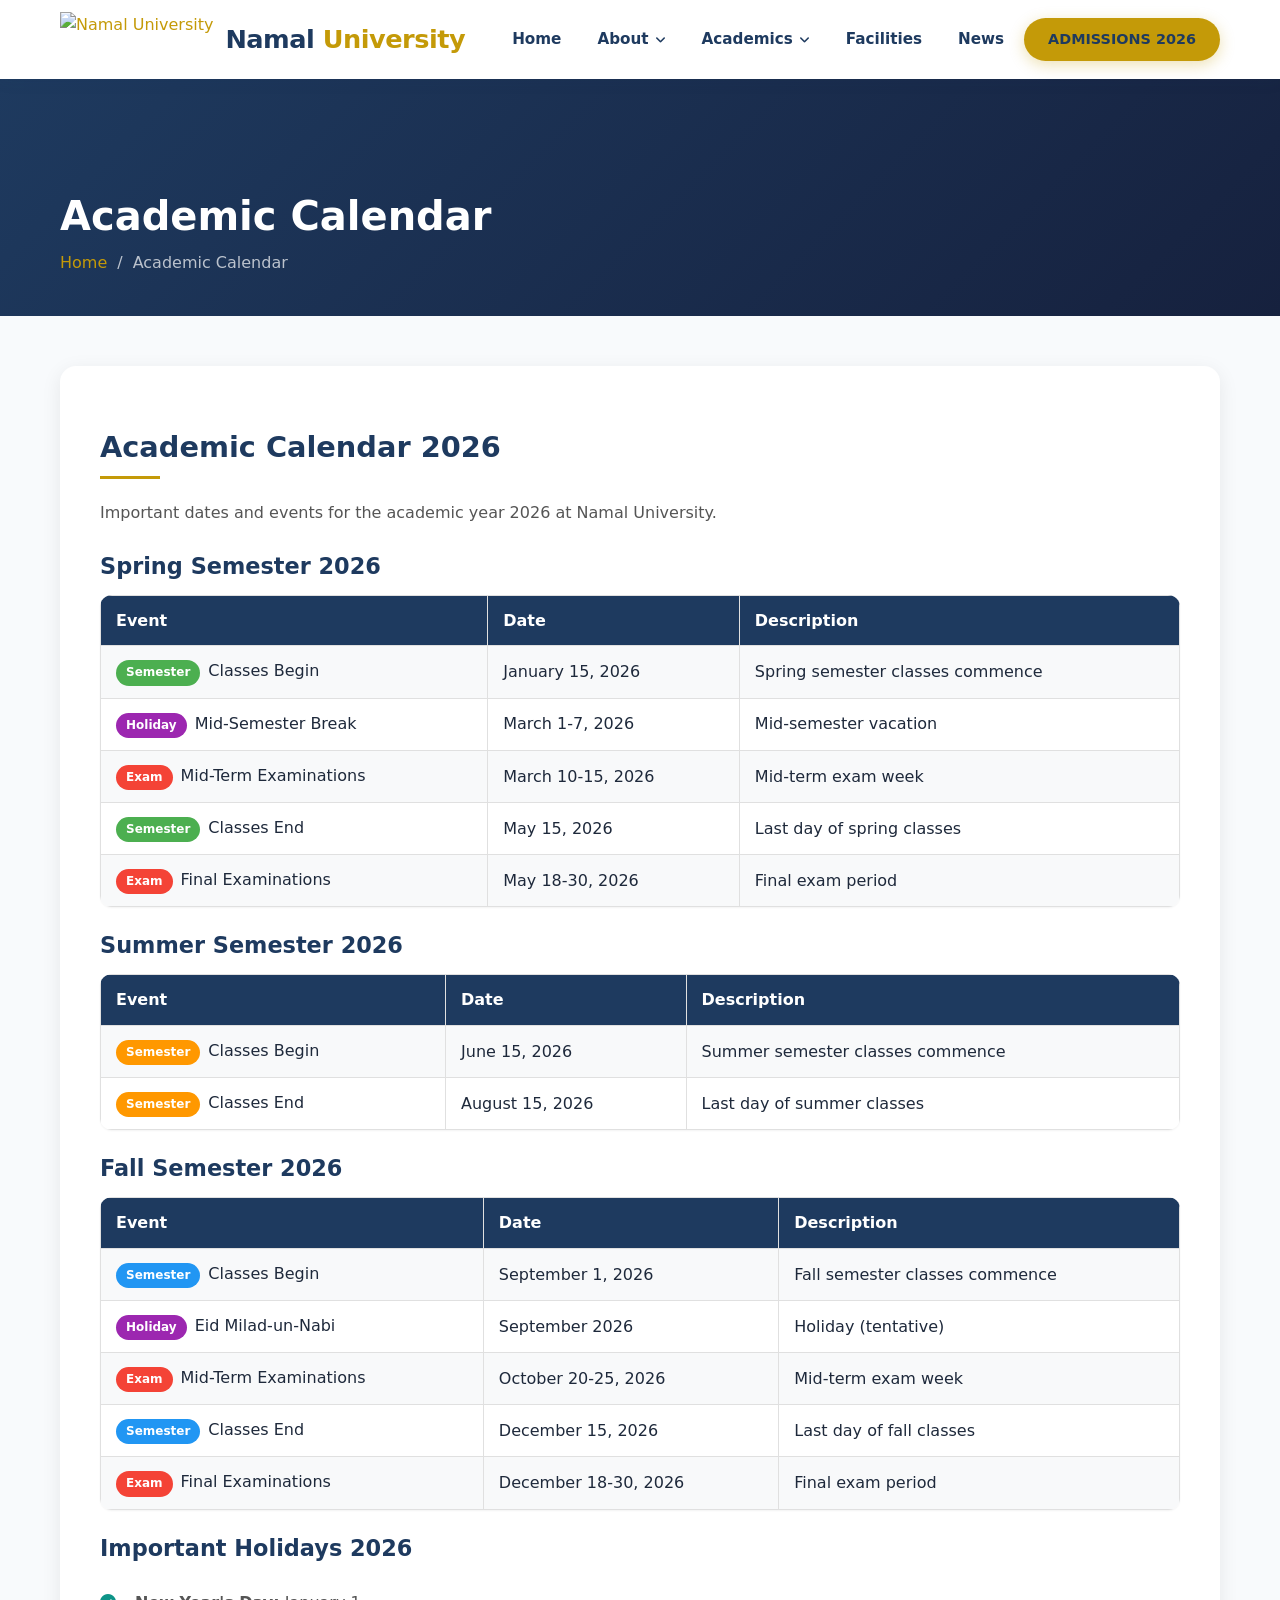
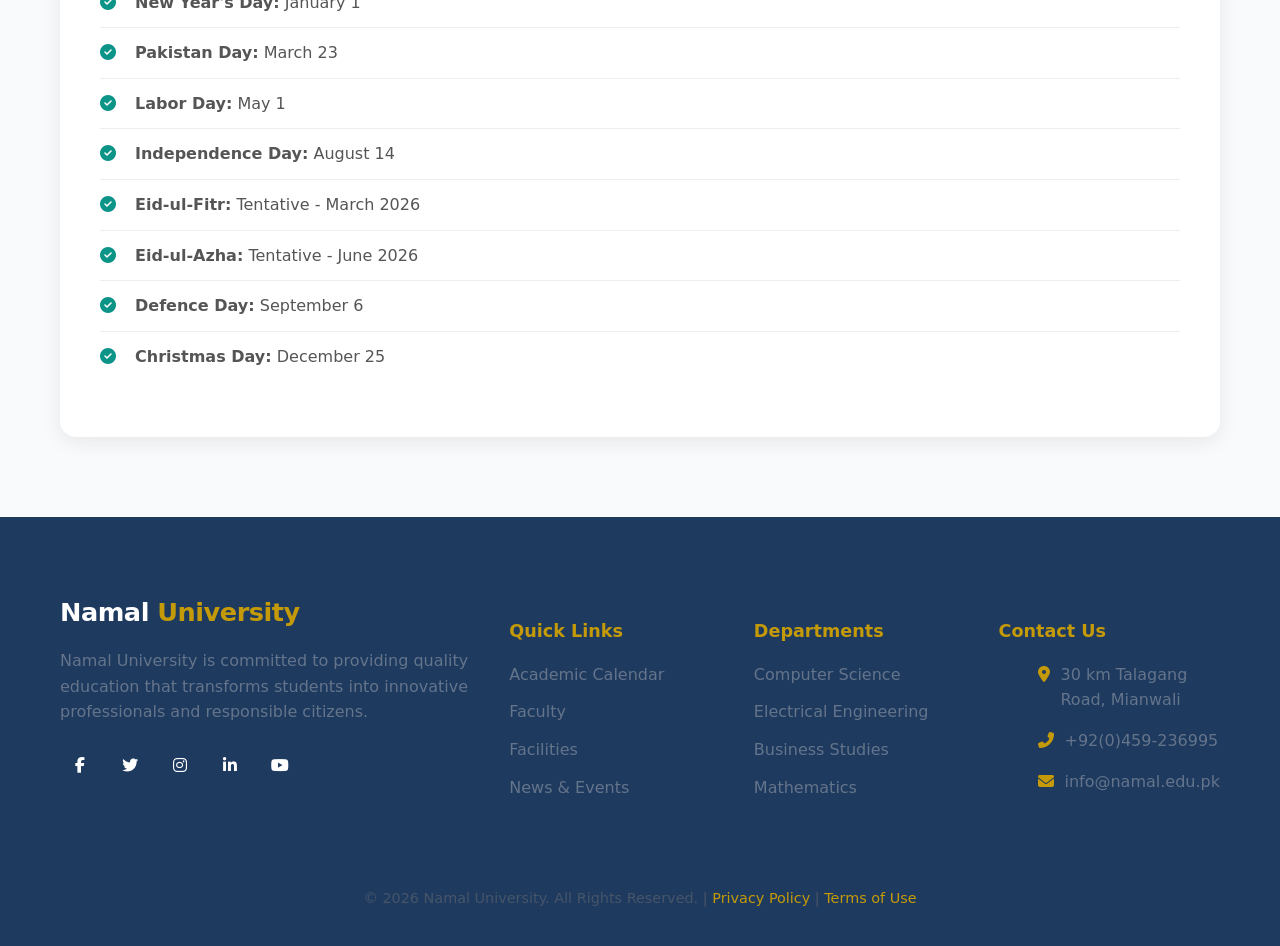
==== academic_calender.html @ fdd2b780 "Namal University website redesign" ====
<!DOCTYPE html>
<html lang="en">
<head>
    <meta charset="UTF-8">
    <meta name="viewport" content="width=device-width, initial-scale=1.0">
    <title>Academic Calendar | Namal University</title>
    <meta name="description" content="Academic calendar for Namal University Mianwali - View important dates, holidays, and examination schedules.">
    <link rel="icon" href="https://namal.edu.pk/uploads/logo22869383.png" type="image/png">
    <link rel="stylesheet" href="https://cdnjs.cloudflare.com/ajax/libs/font-awesome/6.5.2/css/all.min.css">
    <link rel="stylesheet" href="style.css">
    <link href="https://fonts.googleapis.com/css2?family=Poppins:wght@400;500;600;700;800&display=swap" rel="stylesheet">
    <style>
        .inner-page-header { background: linear-gradient(135deg, var(--secondary) 0%, #16213e 100%); padding: 80px 0 40px; position: relative; }
        .inner-page-header::before { content: ''; position: absolute; top: 0; left: 0; right: 0; bottom: 0; background: url('https://namal.edu.pk/assets/img/slider5.jpg') center/cover no-repeat; opacity: 0.25; }
        .inner-page-header .container { position: relative; z-index: 2; }
        .page-title { color: #fff; font-size: 2.5rem; font-weight: 700; margin-bottom: 10px; }
        .breadcrumb { display: flex; gap: 10px; color: rgba(255,255,255,0.7); }
        .breadcrumb a { color: var(--primary); text-decoration: none; }
        .content-card { background: #fff; border-radius: 16px; padding: 40px; box-shadow: 0 5px 20px rgba(0,0,0,0.08); margin-bottom: 30px; }
        .content-card h2 { color: var(--secondary); font-size: 1.8rem; margin-bottom: 20px; }
        .content-card h3 { color: var(--secondary); font-size: 1.4rem; margin: 25px 0 15px; }
        .content-card p { color: #555; line-height: 1.8; margin-bottom: 15px; }
        .calendar-grid { display: grid; gap: 30px; }
        .semester-card { background: #fff; border-radius: 16px; padding: 30px; box-shadow: 0 5px 20px rgba(0,0,0,0.08); }
        .semester-card h3 { color: var(--secondary); font-size: 1.3rem; margin-bottom: 20px; padding-bottom: 10px; border-bottom: 2px solid var(--primary); }
        .calendar-table { width: 100%; border-collapse: collapse; }
        .calendar-table th, .calendar-table td { padding: 12px 15px; border: 1px solid #e0e0e0; text-align: left; }
        .calendar-table th { background: var(--secondary); color: #fff; font-weight: 600; }
        .calendar-table tr:nth-child(even) { background: #f8f9fa; }
        .calendar-table tr:hover { background: #fff8e6; }
        .event-tag { display: inline-block; padding: 3px 10px; border-radius: 15px; font-size: 0.75rem; font-weight: 600; margin-right: 8px; }
        .event-tag.spring { background: #4caf50; color: #fff; }
        .event-tag.summer { background: #ff9800; color: #fff; }
        .event-tag.fall { background: #2196f3; color: #fff; }
        .event-tag.exam { background: #f44336; color: #fff; }
        .event-tag.holiday { background: #9c27b0; color: #fff; }
    </style>
</head>
<body>
    <!-- Main Header -->
    <header class="main-header">
        <div class="container">
            <div class="header-content">
                <a href="homepage.html" class="logo">
                    <img src="https://namal.edu.pk/uploads/logo22869383.png" alt="Namal University">
                    <span class="logo-text">Namal <span>University</span></span>
                </a>
                <button class="menu-toggle"><i class="fas fa-bars"></i></button>
                <ul class="nav-menu">
                    <li><a href="homepage.html">Home</a></li>
                    <li class="dropdown">
                        <a href="#">About <i class="fas fa-angle-down"></i></a>
                        <ul class="dropdown-menu">
                            <li><a href="chairman_message.html">Chairman's Message</a></li>
                            <li><a href="vision_and_mission.html">Vision & Mission</a></li>
                            <li><a href="core_values.html">Core Values</a></li>
                            <li><a href="the_namal_story.html">The Namal Story</a></li>
                        </ul>
                    </li>
                    <li class="dropdown">
                        <a href="#">Academics <i class="fas fa-angle-down"></i></a>
                        <ul class="dropdown-menu">
                            <li><a href="department_of_computer_science.html">Computer Science</a></li>
                            <li><a href="department_of_computer_electrical_engineering.html">Electrical Engineering</a></li>
                            <li><a href="department_of_computer_electrical_business_studies.html">Business Studies</a></li>
                            <li><a href="department_of_computer_electrical_maths.html">Mathematics</a></li>
                            <li><a href="academic_calender.html">Academic Calendar</a></li>
                            <li><a href="faculty.html">Faculty</a></li>
                        </ul>
                    </li>
                    <li><a href="facilities.html">Facilities</a></li>
                    <li><a href="news.html">News</a></li>
                    <li><a href="admission.html" class="btn-cta">ADMISSIONS 2026</a></li>
                </ul>
            </div>
        </div>
    </header>

    <!-- Inner Page Header -->
    <section class="inner-page-header">
        <div class="container">
            <h1 class="page-title">Academic Calendar</h1>
            <div class="breadcrumb">
                <a href="homepage.html">Home</a>
                <span>/</span>
                <span>Academic Calendar</span>
            </div>
        </div>
    </section>

    <!-- Main Content -->
    <section class="section">
        <div class="container">
            <div class="content-card">
                <h2>Academic Calendar 2026</h2>
                <p>Important dates and events for the academic year 2026 at Namal University.</p>
                
                <h3>Spring Semester 2026</h3>
                <table class="calendar-table">
                    <tr>
                        <th>Event</th>
                        <th>Date</th>
                        <th>Description</th>
                    </tr>
                    <tr>
                        <td><span class="event-tag spring">Semester</span>Classes Begin</td>
                        <td>January 15, 2026</td>
                        <td>Spring semester classes commence</td>
                    </tr>
                    <tr>
                        <td><span class="event-tag holiday">Holiday</span>Mid-Semester Break</td>
                        <td>March 1-7, 2026</td>
                        <td>Mid-semester vacation</td>
                    </tr>
                    <tr>
                        <td><span class="event-tag exam">Exam</span>Mid-Term Examinations</td>
                        <td>March 10-15, 2026</td>
                        <td>Mid-term exam week</td>
                    </tr>
                    <tr>
                        <td><span class="event-tag spring">Semester</span>Classes End</td>
                        <td>May 15, 2026</td>
                        <td>Last day of spring classes</td>
                    </tr>
                    <tr>
                        <td><span class="event-tag exam">Exam</span>Final Examinations</td>
                        <td>May 18-30, 2026</td>
                        <td>Final exam period</td>
                    </tr>
                </table>

                <h3>Summer Semester 2026</h3>
                <table class="calendar-table">
                    <tr>
                        <th>Event</th>
                        <th>Date</th>
                        <th>Description</th>
                    </tr>
                    <tr>
                        <td><span class="event-tag summer">Semester</span>Classes Begin</td>
                        <td>June 15, 2026</td>
                        <td>Summer semester classes commence</td>
                    </tr>
                    <tr>
                        <td><span class="event-tag summer">Semester</span>Classes End</td>
                        <td>August 15, 2026</td>
                        <td>Last day of summer classes</td>
                    </tr>
                </table>

                <h3>Fall Semester 2026</h3>
                <table class="calendar-table">
                    <tr>
                        <th>Event</th>
                        <th>Date</th>
                        <th>Description</th>
                    </tr>
                    <tr>
                        <td><span class="event-tag fall">Semester</span>Classes Begin</td>
                        <td>September 1, 2026</td>
                        <td>Fall semester classes commence</td>
                    </tr>
                    <tr>
                        <td><span class="event-tag holiday">Holiday</span>Eid Milad-un-Nabi</td>
                        <td>September 2026</td>
                        <td>Holiday (tentative)</td>
                    </tr>
                    <tr>
                        <td><span class="event-tag exam">Exam</span>Mid-Term Examinations</td>
                        <td>October 20-25, 2026</td>
                        <td>Mid-term exam week</td>
                    </tr>
                    <tr>
                        <td><span class="event-tag fall">Semester</span>Classes End</td>
                        <td>December 15, 2026</td>
                        <td>Last day of fall classes</td>
                    </tr>
                    <tr>
                        <td><span class="event-tag exam">Exam</span>Final Examinations</td>
                        <td>December 18-30, 2026</td>
                        <td>Final exam period</td>
                    </tr>
                </table>

                <h3>Important Holidays 2026</h3>
                <ul>
                    <li><strong>New Year's Day:</strong> January 1</li>
                    <li><strong>Pakistan Day:</strong> March 23</li>
                    <li><strong>Labor Day:</strong> May 1</li>
                    <li><strong>Independence Day:</strong> August 14</li>
                    <li><strong>Eid-ul-Fitr:</strong> Tentative - March 2026</li>
                    <li><strong>Eid-ul-Azha:</strong> Tentative - June 2026</li>
                    <li><strong>Defence Day:</strong> September 6</li>
                    <li><strong>Christmas Day:</strong> December 25</li>
                </ul>
            </div>
        </div>
    </section>

    <!-- Footer -->
    <footer class="footer">
        <div class="container">
            <div class="footer-main">
                <div class="footer-brand">
                    <div class="logo-text">Namal <span>University</span></div>
                    <p>Namal University is committed to providing quality education that transforms students into innovative professionals and responsible citizens.</p>
                    <div class="footer-social">
                        <a href="#"><i class="fab fa-facebook-f"></i></a>
                        <a href="#"><i class="fab fa-twitter"></i></a>
                        <a href="#"><i class="fab fa-instagram"></i></a>
                        <a href="#"><i class="fab fa-linkedin-in"></i></a>
                        <a href="#"><i class="fab fa-youtube"></i></a>
                    </div>
                </div>
                <div class="footer-column">
                    <h4 class="footer-title">Quick Links</h4>
                    <ul class="footer-links">
                        <li><a href="academic_calender.html">Academic Calendar</a></li>
                        <li><a href="faculty.html">Faculty</a></li>
                        <li><a href="facilities.html">Facilities</a></li>
                        <li><a href="news.html">News & Events</a></li>
                    </ul>
                </div>
                <div class="footer-column">
                    <h4 class="footer-title">Departments</h4>
                    <ul class="footer-links">
                        <li><a href="department_of_computer_science.html">Computer Science</a></li>
                        <li><a href="department_of_computer_electrical_engineering.html">Electrical Engineering</a></li>
                        <li><a href="department_of_computer_electrical_business_studies.html">Business Studies</a></li>
                        <li><a href="department_of_computer_electrical_maths.html">Mathematics</a></li>
                    </ul>
                </div>
                <div class="footer-column">
                    <h4 class="footer-title">Contact Us</h4>
                    <ul class="footer-contact">
                        <li><i class="fas fa-map-marker-alt"></i> 30 km Talagang Road, Mianwali</li>
                        <li><i class="fas fa-phone-alt"></i> +92(0)459-236995</li>
                        <li><i class="fas fa-envelope"></i> info@namal.edu.pk</li>
                    </ul>
                </div>
            </div>
        </div>
        <div class="footer-bottom">
            <div class="container">
                <p>&copy; 2026 Namal University. All Rights Reserved. | <a href="#">Privacy Policy</a> | <a href="#">Terms of Use</a></p>
            </div>
        </div>
    </footer>

    <script src="script.js"></script>
</body>
</html>
---- style.css ----
/* =====================================================
   NAMAL UNIVERSITY - REDESIGNED STYLESHEET
   Modern, Clean & User-Friendly Design
   ===================================================== */

/* =====================================================
   NAMAL UNIVERSITY COLOR SYSTEM
   Professional, Accessible & Cohesive Design
   ===================================================== */

:root {
    /* =====================================================
       CORE COLOR PALETTE
       ===================================================== */
    
    /* Primary - Gold/Yellow (Brand Identity) */
    /* #ffb32c - Main brand color representing excellence and warmth */
    --primary: #c49a08;           /* Deeper gold - better for text contrast */
    --primary-light: #e6b800;      /* Brighter gold for hover states */
    --primary-dark: #9a7a06;       /* Darker gold for active states */
    --primary-pale: #f5e6a3;      /* Very light gold for backgrounds */
    
    /* Secondary - Deep Navy (Trust & Professionalism) */
    /* Professional academic color representing stability */
    --secondary: #1e3a5f;         /* Deep navy blue */
    --secondary-light: #2c5282;    /* Lighter navy for hover */
    --secondary-dark: #152a45;     /* Darker navy */
    
    /* Accent - Teal (Innovation & Modernity) */
    /* Represents technology and forward-thinking */
    --accent: #0d9488;           /* Professional teal */
    --accent-light: #14b8a6;      /* Lighter teal for hover */
    --accent-pale: #ccfbf1;       /* Very light teal for backgrounds */
    
    /* Neutrals - Balanced Grays */
    --white: #ffffff;
    --off-white: #f8fafc;
    --light-gray: #f1f5f9;
    --gray-100: #e2e8f0;
    --gray-200: #cbd5e1;
    --gray-300: #94a3b8;
    --gray-400: #64748b;
    --gray-500: #475569;
    --gray-600: #334155;
    --gray-700: #1e293b;
    --gray-800: #0f172a;
    --black: #000000;
    
    /* Semantic Colors */
    --success: #059669;           /* Green - success states */
    --success-light: #d1fae5;
    --danger: #dc2626;            /* Red - error states */
    --danger-light: #fee2e2;
    --warning: #d97706;           /* Amber - warning states */
    --warning-light: #fef3c7;
    --info: #0284c7;             /* Blue - info states */
    --info-light: #e0f2fe;
    
    /* Background Colors */
    --bg-primary: #ffffff;
    --bg-secondary: #f8fafc;
    --bg-dark: #0f172a;
    
    /* Text Colors - High Contrast for Accessibility */
    --text-primary: #1e293b;     /* Near black - excellent contrast */
    --text-secondary: #475569;     /* Dark gray - good contrast */
    --text-muted: #64748b;        /* Medium gray - adequate contrast */
    --text-inverse: #ffffff;      /* White text on dark backgrounds */
    
    /* Border Colors */
    --border-light: #e2e8f0;
    --border-medium: #cbd5e1;
    
    /* Shadows */
    --shadow-sm: 0 1px 2px 0 rgb(0 0 0 / 0.05);
    --shadow: 0 4px 6px -1px rgb(0 0 0 / 0.1), 0 2px 4px -2px rgb(0 0 0 / 0.1);
    --shadow-md: 0 10px 15px -3px rgb(0 0 0 / 0.1), 0 4px 6px -4px rgb(0 0 0 / 0.1);
    --shadow-lg: 0 20px 25px -5px rgb(0 0 0 / 0.1), 0 8px 10px -6px rgb(0 0 0 / 0.1);
    
    /* Spacing & Sizing */
    --transition: all 0.3s cubic-bezier(0.4, 0, 0.2, 1);
    --border-radius: 12px;
    --border-radius-sm: 8px;
    --border-radius-lg: 16px;
    --border-radius-full: 9999px;
}

/* Reset & Base Styles */
*, *::before, *::after {
    box-sizing: border-box;
}

html {
    scroll-behavior: smooth;
    font-size: 16px;
}

body {
    font-family: 'Segoe UI', system-ui, -apple-system, sans-serif;
    color: var(--text-primary);
    background: var(--bg-secondary);
    line-height: 1.6;
    margin: 0;
    padding: 0;
    overflow-x: hidden;
}

/* Typography */
h1, h2, h3, h4, h5, h6 {
    font-weight: 700;
    line-height: 1.2;
    color: var(--secondary);
    margin-bottom: 0.5em;
}

h1 { font-size: 2.5rem; }
h2 { font-size: 2rem; }
h3 { font-size: 1.5rem; }
h4 { font-size: 1.25rem; }
h5 { font-size: 1.125rem; }
h6 { font-size: 1rem; }

p {
    margin-bottom: 1rem;
    color: var(--text-secondary);
}

a {
    color: var(--primary);
    text-decoration: none;
    transition: var(--transition);
}

a:hover {
    color: var(--primary-dark);
}

/* =====================================================
   NAVIGATION & HEADER
   ===================================================== */

/* Top Bar - Hidden by default for cleaner look */
/* .top-bar {
    background: var(--secondary);
    color: var(--white);
    padding: 8px 0;
    font-size: 0.875rem;
} */

.top-bar .container {
    display: flex;
    justify-content: space-between;
    align-items: center;
    flex-wrap: wrap;
    gap: 10px;
}

.top-bar .contact-info {
    display: flex;
    gap: 20px;
    align-items: center;
}

.top-bar .contact-info span {
    display: flex;
    align-items: center;
    gap: 6px;
}

.top-bar .quick-links {
    display: flex;
    gap: 15px;
}

.top-bar .quick-links a {
    color: var(--white);
    opacity: 0.9;
    font-size: 0.85rem;
}

.top-bar .quick-links a:hover {
    opacity: 1;
    color: var(--primary);
}

/* =====================================================
    IMPROVED NAVBAR STYLES
    Modern, Clean & User-Friendly
    ===================================================== */

/* Main Header - Clean & Sticky */
.main-header {
    background: var(--white);
    box-shadow: 0 2px 15px rgba(30, 58, 95, 0.08);
    position: sticky;
    top: 0;
    z-index: 9999;
    transition: all 0.3s ease;
}

.main-header.scrolled {
    box-shadow: 0 4px 20px rgba(30, 58, 95, 0.12);
}

.header-content {
    display: flex;
    align-items: center;
    justify-content: space-between;
    padding: 12px 0;
    max-width: 1400px;
    margin: 0 auto;
    width: 100%;
}

/* Logo */
.logo {
    display: flex;
    align-items: center;
    gap: 12px;
    text-decoration: none;
}

.logo img {
    height: 55px;
    width: auto;
    transition: transform 0.3s ease;
}

.logo:hover img {
    transform: scale(1.02);
}

.logo-text {
    font-size: 1.6rem;
    font-weight: 800;
    color: var(--secondary);
    letter-spacing: -0.5px;
    line-height: 1.2;
}

.logo-text span {
    color: var(--primary);
}

/* Navigation Menu */
.nav-menu {
    display: flex;
    align-items: center;
    gap: 4px;
    list-style: none;
    margin: 0;
    padding: 0;
}

.nav-menu > li {
    position: relative;
}

.nav-menu > li > a {
    display: flex;
    align-items: center;
    gap: 6px;
    padding: 12px 16px;
    color: var(--secondary);
    font-weight: 600;
    font-size: 0.95rem;
    text-decoration: none;
    border-radius: 8px;
    position: relative;
    transition: all 0.25s ease;
}

.nav-menu > li > a:hover {
    color: var(--primary);
    background: rgba(196, 154, 8, 0.08);
}

.nav-menu > li.active > a {
    color: var(--primary);
    background: rgba(196, 154, 8, 0.1);
}

/* Dropdown Arrow */
.nav-menu > li > a .fas {
    font-size: 0.75rem;
    transition: transform 0.3s ease;
}

.nav-menu > li:hover > a .fas {
    transform: rotate(180deg);
}

/* CTA Button */
.btn-cta, .btn-apply {
    background: linear-gradient(135deg, var(--primary) 0%, var(--primary-dark) 100%);
    color: var(--secondary) !important;
    padding: 10px 20px !important;
    border-radius: 25px !important;
    font-weight: 700 !important;
    font-size: 0.9rem !important;
    transition: all 0.3s ease !important;
    box-shadow: 0 4px 15px rgba(196, 154, 8, 0.3);
}

.btn-cta:hover, .btn-apply:hover {
    transform: translateY(-2px);
    box-shadow: 0 6px 20px rgba(196, 154, 8, 0.4);
    background: linear-gradient(135deg, var(--primary-light) 0%, var(--primary) 100%);
}

/* Dropdown Menu */
.nav-menu .dropdown-menu {
    position: absolute;
    top: 100%;
    left: 0;
    min-width: 240px;
    background: var(--white);
    border-radius: 12px;
    box-shadow: 0 10px 40px rgba(30, 58, 95, 0.15);
    opacity: 0;
    visibility: hidden;
    transform: translateY(15px);
    transition: all 0.25s ease;
    padding: 10px 0;
    border: 1px solid var(--gray-100);
    margin-top: 8px;
    list-style: none;
}

.nav-menu .dropdown:hover > .dropdown-menu {
    opacity: 1;
    visibility: visible;
    transform: translateY(0);
}

.dropdown-menu li {
    position: relative;
    list-style: none;
}

.dropdown-menu {
    list-style: none;
}

.dropdown-menu a {
    display: block;
    padding: 12px 22px;
    color: var(--gray-700);
    font-size: 0.92rem;
    font-weight: 500;
    text-decoration: none;
    transition: all 0.25s ease;
    border-left: 3px solid transparent;
}

.dropdown-menu a:hover {
    background: linear-gradient(90deg, rgba(196, 154, 8, 0.08) 0%, transparent 100%);
    color: var(--primary);
    border-left-color: var(--primary);
    padding-left: 28px;
}

/* Menu Toggle (Mobile) */
.menu-toggle {
    display: none;
    background: none;
    border: none;
    font-size: 1.5rem;
    color: var(--secondary);
    cursor: pointer;
    padding: 8px;
    border-radius: 8px;
    transition: all 0.3s ease;
}

.menu-toggle:hover {
    background: var(--gray-100);
    color: var(--primary);
}

/* =====================================================
    IMPROVED CARD STYLES
    Modern, Compact & Elegant
    ===================================================== */

/* Base Card */
.card {
    background: var(--white);
    border-radius: 12px;
    box-shadow: 0 2px 12px rgba(30, 58, 95, 0.06);
    overflow: hidden;
    transition: all 0.3s cubic-bezier(0.4, 0, 0.2, 1);
    border: 1px solid var(--gray-100);
    height: 100%;
    display: flex;
    flex-direction: column;
}

.card:hover {
    transform: translateY(-5px);
    box-shadow: 0 12px 30px rgba(30, 58, 95, 0.12);
    border-color: rgba(196, 154, 8, 0.3);
}

.card-img {
    width: 100%;
    height: 160px;
    object-fit: cover;
    transition: transform 0.4s ease;
}

.card:hover .card-img {
    transform: scale(1.05);
}

.card-body {
    padding: 20px;
    flex: 1;
    display: flex;
    flex-direction: column;
}

.card-title {
    font-size: 1rem;
    font-weight: 700;
    color: var(--secondary);
    margin-bottom: 8px;
    line-height: 1.4;
}

.card-text {
    color: var(--gray-600);
    font-size: 0.85rem;
    line-height: 1.6;
    margin-bottom: 12px;
    flex: 1;
}

.card-link {
    display: inline-flex;
    align-items: center;
    gap: 6px;
    color: var(--primary);
    font-weight: 600;
    font-size: 0.85rem;
    text-decoration: none;
    transition: all 0.25s ease;
}

.card-link:hover {
    gap: 10px;
    color: var(--primary-dark);
}

.card-link i {
    font-size: 0.8rem;
    transition: transform 0.25s ease;
}

.card-link:hover i {
    transform: translateX(4px);
}

/* Card Meta */
.card-meta {
    display: flex;
    align-items: center;
    gap: 16px;
    font-size: 0.85rem;
    color: var(--gray-500);
    margin-top: auto;
    padding-top: 16px;
    border-top: 1px solid var(--gray-100);
}

.card-meta span {
    display: flex;
    align-items: center;
    gap: 6px;
}

.card-meta i {
    color: var(--primary);
}

/* =====================================================
    NEWS CARD - Compact & Beautiful Design
    ===================================================== */
.news-grid {
    display: grid;
    grid-template-columns: repeat(auto-fill, minmax(280px, 1fr));
    gap: 24px;
}

.news-card {
    position: relative;
    background: var(--white);
    border-radius: 12px;
    overflow: hidden;
    transition: all 0.3s ease;
    border: 1px solid var(--gray-100);
    display: flex;
    flex-direction: column;
}

.news-card:hover {
    transform: translateY(-6px);
    box-shadow: 0 20px 40px rgba(30, 58, 95, 0.15);
    border-color: rgba(196, 154, 8, 0.3);
}

.news-card .card-img-wrapper {
    position: relative;
    overflow: hidden;
    flex-shrink: 0;
    height: 160px;
}

.news-card .card-img {
    width: 100%;
    height: 100%;
    object-fit: cover;
    transition: transform 0.5s ease;
}

.news-card:hover .card-img {
    transform: scale(1.08);
}

.news-card .card-date {
    position: absolute;
    top: 12px;
    left: 12px;
    background: var(--primary);
    color: var(--secondary);
    padding: 6px 12px;
    border-radius: 8px;
    font-weight: 700;
    font-size: 0.7rem;
    text-align: center;
    z-index: 2;
    line-height: 1.2;
    box-shadow: 0 2px 8px rgba(196, 154, 8, 0.3);
}

.news-card .card-date span {
    display: block;
    font-size: 1.1rem;
    font-weight: 800;
}

.news-card .card-category {
    position: absolute;
    top: 12px;
    right: 12px;
    background: var(--secondary);
    color: var(--white);
    padding: 5px 10px;
    border-radius: 6px;
    font-size: 0.65rem;
    font-weight: 600;
    text-transform: uppercase;
    letter-spacing: 0.5px;
    z-index: 2;
}

.news-card .card-body {
    padding: 16px;
    flex: 1;
    display: flex;
    flex-direction: column;
}

.news-card .card-title {
    font-size: 1rem;
    font-weight: 700;
    color: var(--secondary);
    margin-bottom: 8px;
    line-height: 1.4;
    display: -webkit-box;
    -webkit-line-clamp: 2;
    -webkit-box-orient: vertical;
    overflow: hidden;
}

.news-card .card-text {
    font-size: 0.85rem;
    color: var(--gray-500);
    line-height: 1.5;
    margin-bottom: 12px;
    flex: 1;
    display: -webkit-box;
    -webkit-line-clamp: 2;
    -webkit-box-orient: vertical;
    overflow: hidden;
}

.news-card .card-link {
    font-size: 0.8rem;
    color: var(--primary);
    font-weight: 600;
    text-decoration: none;
    display: inline-flex;
    align-items: center;
    gap: 6px;
    transition: all 0.2s ease;
    margin-top: auto;
}

.news-card .card-link:hover {
    gap: 10px;
    color: var(--primary-dark);
}

.news-card .card-link i {
    font-size: 0.75rem;
}

/* =====================================================
    DEPARTMENT CARD - Grid Layout
    ===================================================== */
.dept-grid {
    display: grid;
    grid-template-columns: repeat(4, 1fr);
    gap: 24px;
}

@media (max-width: 1024px) {
    .dept-grid {
        grid-template-columns: repeat(2, 1fr);
    }
}

@media (max-width: 576px) {
    .dept-grid {
        grid-template-columns: 1fr;
    }
}

/* Department Card */
.dept-card {
    text-align: center;
    padding: 30px 24px;
    background: var(--white);
    border-radius: 12px;
    border: 1px solid var(--gray-100);
    transition: all 0.3s ease;
    display: flex;
    flex-direction: column;
    align-items: center;
}

.dept-card:hover {
    border-color: var(--primary);
    transform: translateY(-6px);
    box-shadow: 0 15px 35px rgba(30, 58, 95, 0.12);
}

.dept-card .dept-icon {
    width: 70px;
    height: 70px;
    margin: 0 auto 20px;
    background: linear-gradient(135deg, var(--primary) 0%, var(--primary-dark) 100%);
    border-radius: 16px;
    display: flex;
    align-items: center;
    justify-content: center;
    font-size: 1.75rem;
    color: var(--secondary);
    transition: all 0.3s ease;
}

.dept-card:hover .dept-icon {
    transform: scale(1.08);
    box-shadow: 0 8px 20px rgba(196, 154, 8, 0.3);
}

.dept-card h3 {
    font-size: 1.1rem;
    font-weight: 700;
    color: var(--secondary);
    margin-bottom: 10px;
}

.dept-card p {
    font-size: 0.85rem;
    color: var(--gray-600);
    line-height: 1.5;
    margin-bottom: 16px;
    flex: 1;
}

.dept-card .card-link {
    margin-top: auto;
}
    margin-bottom: 12px;
}

.dept-card p {
    font-size: 0.9rem;
    color: var(--gray-600);
    line-height: 1.6;
    margin-bottom: 20px;
}

.dept-card .card-link {
    margin-top: auto;
}

/* Faculty Card */
.faculty-card {
    background: var(--white);
    border-radius: 16px;
    overflow: hidden;
    box-shadow: 0 4px 20px rgba(30, 58, 95, 0.08);
    transition: all 0.35s ease;
    border: 1px solid var(--gray-100);
}

.faculty-card:hover {
    transform: translateY(-8px);
    box-shadow: 0 20px 40px rgba(30, 58, 95, 0.12);
}

.faculty-card img {
    width: 100%;
    height: 220px;
    object-fit: cover;
    transition: transform 0.5s ease;
}

.faculty-card:hover img {
    transform: scale(1.05);
}

.faculty-card .card-body {
    text-align: center;
}

.faculty-card h4 {
    font-size: 1.1rem;
    font-weight: 700;
    color: var(--secondary);
    margin-bottom: 6px;
}

.faculty-card .card-title {
    font-size: 1rem;
}

.faculty-card p {
    color: var(--gray-500);
    font-size: 0.85rem;
    margin-bottom: 12px;
}

/* Feature/Stat Card */
.stat-card, .feature-box {
    padding: 30px;
    background: var(--white);
    border-radius: 16px;
    text-align: center;
    transition: all 0.35s ease;
    border: 1px solid var(--gray-100);
    box-shadow: 0 4px 20px rgba(30, 58, 95, 0.06);
}

.stat-card:hover, .feature-box:hover {
    transform: translateY(-8px);
    box-shadow: 0 20px 40px rgba(30, 58, 95, 0.12);
    border-color: rgba(196, 154, 8, 0.3);
}

/* =====================================================
    MOBILE RESPONSIVE NAVBAR
    ===================================================== */

@media (max-width: 1024px) {
    .menu-toggle {
        display: block;
    }
    
    .nav-menu {
        position: fixed;
        top: 0;
        right: -100%;
        width: 85%;
        max-width: 350px;
        height: 100vh;
        background: var(--white);
        flex-direction: column;
        align-items: flex-start;
        padding: 80px 20px 30px;
        gap: 0;
        box-shadow: -10px 0 40px rgba(30, 58, 95, 0.2);
        transition: right 0.4s cubic-bezier(0.4, 0, 0.2, 1);
        overflow-y: auto;
    }
    
    .nav-menu.active {
        right: 0;
    }
    
    .nav-menu > li {
        width: 100%;
        border-bottom: 1px solid var(--gray-100);
    }
    
    .nav-menu > li:last-child {
        border-bottom: none;
    }
    
    .nav-menu > li > a {
        padding: 16px 0;
        font-size: 1rem;
        width: 100%;
        justify-content: space-between;
    }
    
    .nav-menu > li > a::after {
        display: none;
    }
    
    .nav-menu .dropdown-menu {
        position: static;
        opacity: 1;
        visibility: visible;
        transform: none;
        box-shadow: none;
        padding: 0 0 0 20px;
        border: none;
        background: var(--gray-50);
        margin: 0;
        border-radius: 0 0 12px 12px;
        display: none;
    }
    
    .nav-menu .dropdown-menu.active {
        display: block;
    }
    
    .nav-menu .dropdown-menu a {
        padding: 14px 0;
        font-size: 0.95rem;
    }
    
    .nav-menu .dropdown-menu a:hover {
        padding-left: 28px;
    }
    
    .btn-cta, .btn-apply {
        width: 100%;
        text-align: center;
        margin-top: 10px;
    }
}

/* Nav Overlay */
.nav-overlay {
    display: none;
    position: fixed;
    top: 0;
    left: 0;
    width: 100%;
    height: 100%;
    background: rgba(30, 58, 95, 0.5);
    z-index: 9998;
    opacity: 0;
    transition: opacity 0.3s ease;
}

.nav-overlay.active {
    display: block;
    opacity: 1;
}

/* Mega Menu for Departments */
.mega-menu {
    position: static !important;
}

.mega-menu .dropdown-menu {
    width: 100%;
    left: 0;
    right: 0;
    padding: 25px;
    display: grid;
    grid-template-columns: repeat(4, 1fr);
    gap: 20px;
}

.mega-menu-column h4 {
    font-size: 1rem;
    color: var(--primary);
    margin-bottom: 12px;
    padding-bottom: 8px;
    border-bottom: 2px solid var(--primary);
}

.mega-menu-column ul {
    list-style: none;
    padding: 0;
    margin: 0;
}

.mega-menu-column ul li a {
    padding: 6px 0;
    font-size: 0.9rem;
}

/* CTA Button */
.btn-cta {
    background: var(--primary);
    color: var(--secondary) !important;
    padding: 10px 24px !important;
    border-radius: var(--border-radius-full) !important;
    font-weight: 700 !important;
    animation: glow 2s infinite;
}

.btn-cta::after {
    display: none !important;
}

.btn-cta:hover {
    background: var(--primary-dark) !important;
    transform: translateY(-2px);
}

@keyframes glow {
    0%, 100% { box-shadow: 0 0 5px rgba(198, 154, 8, 0.4); }
    50% { box-shadow: 0 0 20px rgba(198, 154, 8, 0.6); }
}

/* Mobile Menu Toggle */
.menu-toggle {
    display: none;
    background: none;
    border: none;
    font-size: 1.5rem;
    color: var(--secondary);
    cursor: pointer;
    padding: 10px;
}

/* =====================================================
   HERO SECTION
   ===================================================== */

.hero {
    position: relative;
    min-height: 80vh;
    display: flex;
    align-items: center;
    background: linear-gradient(135deg, var(--secondary) 0%, var(--secondary-dark) 100%);
    overflow: hidden;
}

.hero::before {
    content: '';
    position: absolute;
    top: 0;
    left: 0;
    right: 0;
    bottom: 0;
    background: url('https://namal.edu.pk/assets/img/slider5.jpg') center/cover no-repeat;
    opacity: 0.3;
}

.hero::after {
    content: '';
    position: absolute;
    bottom: 0;
    left: 0;
    right: 0;
    height: 100px;
    background: linear-gradient(to top, var(--gray-100), transparent);
}

.hero-content {
    position: relative;
    z-index: 2;
    color: var(--white);
    max-width: 700px;
}

.hero-badge {
    display: inline-block;
    background: var(--primary);
    color: var(--dark);
    padding: 8px 20px;
    border-radius: 30px;
    font-weight: 700;
    font-size: 0.9rem;
    margin-bottom: 20px;
    animation: pulse 2s infinite;
}

@keyframes pulse {
    0%, 100% { transform: scale(1); }
    50% { transform: scale(1.05); }
}

.hero h1 {
    font-size: 3.5rem;
    color: var(--white);
    margin-bottom: 20px;
    text-shadow: 2px 2px 4px rgba(0,0,0,0.3);
}

.hero p {
    font-size: 1.25rem;
    color: rgba(255,255,255,0.9);
    margin-bottom: 30px;
}

.hero-buttons {
    display: flex;
    gap: 15px;
    flex-wrap: wrap;
}

/* Buttons */
.btn {
    display: inline-flex;
    align-items: center;
    gap: 8px;
    padding: 14px 28px;
    border-radius: var(--border-radius-sm);
    font-weight: 600;
    font-size: 1rem;
    cursor: pointer;
    transition: var(--transition);
    border: none;
    text-decoration: none;
}

.btn-primary {
    background: var(--primary);
    color: var(--secondary);
    font-weight: 600;
}

.btn-primary:hover {
    background: var(--primary-dark);
    transform: translateY(-2px);
    box-shadow: var(--shadow-md);
}

.btn-outline {
    background: transparent;
    border: 2px solid var(--white);
    color: var(--white);
}

.btn-outline:hover {
    background: var(--white);
    color: var(--dark);
}

/* =====================================================
   SECTIONS
   ===================================================== */

.section {
    padding: 50px 0;
}

.section-title {
    text-align: center;
    margin-bottom: 35px;
}

.section-title h2 {
    font-size: 1.8rem;
    position: relative;
    display: inline-block;
    padding-bottom: 12px;
}

.section-title h2::after {
    content: '';
    position: absolute;
    bottom: 0;
    left: 50%;
    transform: translateX(-50%);
    width: 60px;
    height: 3px;
    background: var(--primary);
    border-radius: 2px;
}

.section-title p {
    font-size: 0.95rem;
    color: var(--gray-600);
    max-width: 500px;
    margin: 10px auto 0;
}

.section-light {
    background: var(--white);
}

.section-light-alt {
    background: var(--gray-100);
}

.section-dark {
    background: var(--secondary);
    color: var(--white);
}

.section-dark h2,
.section-dark p {
    color: var(--white);
}

/* =====================================================
   CARDS & COMPONENTS
   ===================================================== */

.card {
    background: var(--white);
    border-radius: var(--border-radius);
    box-shadow: var(--shadow-sm);
    overflow: hidden;
    transition: var(--transition);
    border: 1px solid var(--gray-200);
}

.card:hover {
    transform: translateY(-5px);
    box-shadow: var(--shadow-lg);
}

.card-img {
    width: 100%;
    height: 220px;
    object-fit: cover;
}

.card-body {
    padding: 25px;
}

.card-title {
    font-size: 1.25rem;
    margin-bottom: 12px;
    color: var(--secondary);
}

.card-text {
    color: var(--gray-600);
    font-size: 0.95rem;
    margin-bottom: 15px;
}

.card-meta {
    display: flex;
    align-items: center;
    gap: 15px;
    font-size: 0.85rem;
    color: var(--gray-500);
    margin-top: 15px;
}

.card-meta span {
    display: flex;
    align-items: center;
    gap: 5px;
}

/* Department Card */
.dept-card {
    text-align: center;
    padding: 40px 25px;
    background: var(--white);
    border-radius: var(--border-radius);
    border: 2px solid transparent;
    transition: var(--transition);
}

.dept-card:hover {
    border-color: var(--primary);
    background: linear-gradient(135deg, var(--white) 0%, var(--gray-100) 100%);
}

.dept-card .dept-icon {
    width: 80px;
    height: 80px;
    margin: 0 auto 20px;
    background: linear-gradient(135deg, var(--primary) 0%, var(--primary-dark) 100%);
    border-radius: 50%;
    display: flex;
    align-items: center;
    justify-content: center;
    font-size: 2rem;
    color: var(--dark);
}

.dept-card h3 {
    font-size: 1.25rem;
    margin-bottom: 10px;
}

.dept-card p {
    font-size: 0.9rem;
    margin-bottom: 15px;
}

/* Feature Box */
.feature-box {
    padding: 30px;
    background: var(--white);
    border-radius: var(--border-radius);
    text-align: center;
    transition: var(--transition);
}

.feature-box:hover {
    transform: translateY(-5px);
}

.feature-box .feature-icon {
    width: 70px;
    height: 70px;
    margin: 0 auto 20px;
    background: var(--gray-100);
    border-radius: 50%;
    display: flex;
    align-items: center;
    justify-content: center;
    font-size: 1.75rem;
    color: var(--primary);
}

.feature-box h4 {
    margin-bottom: 10px;
}

/* Stats Section */
.stats-section {
    background: linear-gradient(135deg, var(--secondary) 0%, var(--dark) 100%);
    padding: 60px 0;
}

.stats-grid {
    display: grid;
    grid-template-columns: repeat(4, 1fr);
    gap: 30px;
    text-align: center;
}

.stat-item {
    color: var(--white);
}

.stat-number {
    font-size: 3rem;
    font-weight: 800;
    color: var(--primary);
    display: block;
    margin-bottom: 5px;
}

.stat-label {
    font-size: 1rem;
    opacity: 0.9;
}

/* =====================================================
   PAGES LAYOUT
   ===================================================== */

/* Page Header */
.page-header {
    background: linear-gradient(135deg, var(--secondary) 0%, var(--dark) 100%);
    padding: 60px 0;
    color: var(--white);
    position: relative;
}

.page-header::before {
    content: '';
    position: absolute;
    top: 0;
    left: 0;
    right: 0;
    bottom: 0;
    background: url('https://namal.edu.pk/uploads/logo22869383.png') center/contain no-repeat;
    opacity: 0.1;
}

.page-header h1 {
    color: var(--white);
    font-size: 2.5rem;
    margin-bottom: 10px;
}

.breadcrumb-nav {
    display: flex;
    align-items: center;
    gap: 10px;
    font-size: 0.9rem;
}

.breadcrumb-nav a {
    color: var(--primary);
}

.breadcrumb-nav span {
    color: rgba(255,255,255,0.7);
}

/* Sidebar Layout */
.page-content {
    padding: 50px 0;
}

.sidebar-layout {
    display: grid;
    grid-template-columns: 280px 1fr;
    gap: 40px;
}

.sidebar {
    background: var(--white);
    border-radius: var(--border-radius);
    padding: 30px;
    box-shadow: var(--shadow-sm);
    position: sticky;
    top: 100px;
    height: fit-content;
}

.sidebar-title {
    font-size: 1.25rem;
    margin-bottom: 20px;
    padding-bottom: 15px;
    border-bottom: 3px solid var(--primary);
}

.sidebar-menu {
    list-style: none;
    padding: 0;
    margin: 0;
}

.sidebar-menu li {
    margin-bottom: 8px;
}

.sidebar-menu a {
    display: block;
    padding: 12px 15px;
    border-radius: var(--border-radius-sm);
    color: var(--gray-700);
    font-weight: 500;
    transition: var(--transition);
}

.sidebar-menu a:hover,
.sidebar-menu a.active {
    background: var(--primary);
    color: var(--dark);
    font-weight: 600;
}

.main-content h1 {
    margin-bottom: 20px;
}

.main-content h2 {
    margin-top: 30px;
    margin-bottom: 15px;
}

.main-content p {
    margin-bottom: 15px;
    text-align: justify;
}

/* =====================================================
   FOOTER
   ===================================================== */

.footer {
    background: var(--secondary);
    color: var(--white);
    padding-top: 80px;
}

.footer-main {
    display: grid;
    grid-template-columns: 2fr 1fr 1fr 1fr;
    gap: 40px;
    padding-bottom: 40px;
}

.footer-brand .logo-text {
    color: var(--white);
    margin-bottom: 20px;
}

.footer-brand p {
    color: var(--gray-400);
    margin-bottom: 20px;
}

.footer-social {
    display: flex;
    gap: 10px;
}

.footer-social a {
    width: 40px;
    height: 40px;
    border-radius: 50%;
    background: var(--secondary);
    display: flex;
    align-items: center;
    justify-content: center;
    color: var(--white);
    transition: var(--transition);
}

.footer-social a:hover {
    background: var(--primary);
    color: var(--dark);
}

.footer-title {
    font-size: 1.1rem;
    margin-bottom: 20px;
    color: var(--primary);
}

.footer-links {
    list-style: none;
    padding: 0;
    margin: 0;
}

.footer-links li {
    margin-bottom: 12px;
}

.footer-links a {
    color: var(--gray-400);
    transition: var(--transition);
}

.footer-links a:hover {
    color: var(--primary);
    padding-left: 5px;
}

.footer-contact li {
    display: flex;
    align-items: start;
    gap: 10px;
    margin-bottom: 15px;
    color: var(--gray-400);
}

.footer-contact i {
    color: var(--primary);
    margin-top: 4px;
}

.footer-bottom {
    background: var(--secondary);
    padding: 20px 0;
    text-align: center;
    color: var(--gray-400);
    font-size: 0.9rem;
}

.footer-bottom a {
    color: var(--primary);
}

/* =====================================================
    GRID SYSTEM - Compact Cards
    ===================================================== */

.row {
    display: flex;
    flex-wrap: wrap;
    margin: 0 -10px;
}

.row > [class*="col-"] {
    padding: 0 10px;
    margin-bottom: 20px;
}

.col-lg-3 { flex: 0 0 25%; max-width: 25%; }
.col-lg-4 { flex: 0 0 33.333%; max-width: 33.333%; }
.col-lg-6 { flex: 0 0 50%; max-width: 50%; }
.col-lg-12 { flex: 0 0 100%; max-width: 100%; }

.col-md-6 { flex: 0 0 50%; max-width: 50%; }
.col-md-4 { flex: 0 0 33.333%; max-width: 33.333%; }

.col-sm-6 { flex: 0 0 50%; max-width: 50%; }
.col-12 { flex: 0 0 100%; max-width: 100%; }

@media (max-width: 991px) {
    .col-lg-3 { flex: 0 0 50%; max-width: 50%; }
    .col-lg-4 { flex: 0 0 50%; max-width: 50%; }
    .col-lg-6 { flex: 0 0 100%; max-width: 100%; }
}

@media (max-width: 767px) {
    .row { margin: 0 -5px; }
    .row > [class*="col-"] { padding: 0 5px; margin-bottom: 15px; }
    .col-lg-3, .col-lg-4, .col-lg-6, .col-md-6 { flex: 0 0 100%; max-width: 100%; }
}

/* =====================================================
   UTILITIES
   ===================================================== */

.container {
    width: 100%;
    max-width: 1200px;
    margin: 0 auto;
    padding: 0 20px;
}

.text-center { text-align: center; }
.text-left { text-align: left; }
.text-right { text-align: right; }

.mt-1 { margin-top: 0.5rem; }
.mt-2 { margin-top: 1rem; }
.mt-3 { margin-top: 1.5rem; }
.mt-4 { margin-top: 2rem; }
.mt-5 { margin-top: 3rem; }

.mb-1 { margin-bottom: 0.5rem; }
.mb-2 { margin-bottom: 1rem; }
.mb-3 { margin-bottom: 1.5rem; }
.mb-4 { margin-bottom: 2rem; }
.mb-5 { margin-bottom: 3rem; }

.py-1 { padding-top: 0.5rem; padding-bottom: 0.5rem; }
.py-2 { padding-top: 1rem; padding-bottom: 1rem; }
.py-3 { padding-top: 1.5rem; padding-bottom: 1.5rem; }
.py-4 { padding-top: 2rem; padding-bottom: 2rem; }
.py-5 { padding-top: 3rem; padding-bottom: 3rem; }

/* =====================================================
   ANIMATIONS
   ===================================================== */

.fade-in {
    animation: fadeIn 0.5s ease-in;
}

@keyframes fadeIn {
    from { opacity: 0; transform: translateY(20px); }
    to { opacity: 1; transform: translateY(0); }
}

.slide-up {
    animation: slideUp 0.5s ease-out;
}

@keyframes slideUp {
    from { transform: translateY(30px); opacity: 0; }
    to { transform: translateY(0); opacity: 1; }
}

/* =====================================================
   RESPONSIVE DESIGN
   ===================================================== */

@media (max-width: 1024px) {
    .mega-menu .dropdown-menu {
        grid-template-columns: repeat(2, 1fr);
    }
    
    .stats-grid {
        grid-template-columns: repeat(2, 1fr);
    }
    
    .footer-main {
        grid-template-columns: repeat(2, 1fr);
    }
}

@media (max-width: 768px) {
    .top-bar .contact-info {
        display: none;
    }
    
    .nav-menu {
        display: none;
        position: absolute;
        top: 100%;
        left: 0;
        right: 0;
        background: var(--white);
        flex-direction: column;
        padding: 20px;
        box-shadow: var(--shadow);
    }
    
    .nav-menu.active {
        display: flex;
    }
    
    .menu-toggle {
        display: block;
    }
    
    .hero h1 {
        font-size: 2.5rem;
    }
    
    .hero-buttons {
        flex-direction: column;
    }
    
    .sidebar-layout {
        grid-template-columns: 1fr;
    }
    
    .sidebar {
        position: static;
    }
    
    .footer-main {
        grid-template-columns: 1fr;
    }
}

@media (max-width: 480px) {
    html {
        font-size: 14px;
    }
    
    h1 { font-size: 2rem; }
    h2 { font-size: 1.75rem; }
    h3 { font-size: 1.25rem; }
    
    .section {
        padding: 50px 0;
    }
    
    .stats-grid {
        grid-template-columns: 1fr;
    }
    
    .stat-number {
        font-size: 2rem;
    }
}

/* =====================================================
   INTERACTIVE ELEMENTS
   ===================================================== */

.btn-back-to-top {
    position: fixed;
    bottom: 30px;
    right: 30px;
    width: 50px;
    height: 50px;
    background: var(--primary);
    color: var(--dark);
    border-radius: 50%;
    display: flex;
    align-items: center;
    justify-content: center;
    font-size: 1.25rem;
    cursor: pointer;
    opacity: 0;
    visibility: hidden;
    transition: var(--transition);
    z-index: 999;
    box-shadow: var(--shadow);
}

.btn-back-to-top.visible {
    opacity: 1;
    visibility: visible;
}

.btn-back-to-top:hover {
    transform: translateY(-3px);
    background: var(--primary-dark);
}

/* Form Elements */
.form-group {
    margin-bottom: 20px;
}

.form-control {
    width: 100%;
    padding: 12px 16px;
    border: 2px solid var(--gray-300);
    border-radius: var(--border-radius-sm);
    font-size: 1rem;
    transition: var(--transition);
    background: var(--white);
}

.form-control:focus {
    outline: none;
    border-color: var(--primary);
    box-shadow: 0 0 0 3px rgba(255, 179, 44, 0.2);
}

/* Tabs */
.tabs {
    display: flex;
    border-bottom: 2px solid var(--gray-200);
    margin-bottom: 30px;
}

.tab-btn {
    padding: 15px 25px;
    background: none;
    border: none;
    font-size: 1rem;
    font-weight: 600;
    color: var(--gray-600);
    cursor: pointer;
    position: relative;
    transition: var(--transition);
}

.tab-btn::after {
    content: '';
    position: absolute;
    bottom: -2px;
    left: 0;
    width: 100%;
    height: 3px;
    background: var(--primary);
    transform: scaleX(0);
    transition: transform 0.3s ease;
}

.tab-btn.active,
.tab-btn:hover {
    color: var(--primary);
}

.tab-btn.active::after {
    transform: scaleX(1);
}

.tab-content {
    display: none;
}

.tab-content.active {
    display: block;
    animation: fadeIn 0.3s ease;
}

/* =====================================================
   ACCORDION
   ===================================================== */

.accordion {
    border: 1px solid var(--gray-200);
    border-radius: var(--border-radius);
    overflow: hidden;
}

.accordion-item {
    border-bottom: 1px solid var(--gray-200);
}

.accordion-item:last-child {
    border-bottom: none;
}

.accordion-header {
    background: var(--white);
    padding: 20px;
    cursor: pointer;
    display: flex;
    justify-content: space-between;
    align-items: center;
    transition: var(--transition);
}

.accordion-header:hover {
    background: var(--gray-100);
}

.accordion-header h4 {
    margin: 0;
    font-size: 1rem;
}

.accordion-icon {
    font-size: 1.25rem;
    transition: transform 0.3s ease;
}

.accordion-item.active .accordion-icon {
    transform: rotate(180deg);
}

.accordion-body {
    padding: 0 20px 20px;
    display: none;
    background: var(--gray-100);
}

.accordion-item.active .accordion-body {
    display: block;
}

/* =====================================================
   GALLERY
   ===================================================== */

.gallery-grid {
    display: grid;
    grid-template-columns: repeat(4, 1fr);
    gap: 15px;
}

.gallery-item {
    position: relative;
    overflow: hidden;
    border-radius: var(--border-radius-sm);
    aspect-ratio: 1;
}

.gallery-item img {
    width: 100%;
    height: 100%;
    object-fit: cover;
    transition: transform 0.5s ease;
}

.gallery-item:hover img {
    transform: scale(1.1);
}

.gallery-overlay {
    position: absolute;
    inset: 0;
    background: rgba(0,0,0,0.5);
    display: flex;
    align-items: center;
    justify-content: center;
    opacity: 0;
    transition: var(--transition);
}

.gallery-item:hover .gallery-overlay {
    opacity: 1;
}

/* =====================================================
   TABLE STYLES
   ===================================================== */

.table-responsive {
    overflow-x: auto;
}

table {
    width: 100%;
    border-collapse: collapse;
    background: var(--white);
    border-radius: var(--border-radius);
    overflow: hidden;
    box-shadow: var(--shadow-sm);
}

thead {
    background: var(--secondary);
    color: var(--white);
}

th, td {
    padding: 15px;
    text-align: left;
    border-bottom: 1px solid var(--gray-200);
}

tbody tr:hover {
    background: var(--gray-100);
}

/* =====================================================
   PROGRESS BARS
   ===================================================== */

.progress {
    height: 10px;
    background: var(--gray-200);
    border-radius: 5px;
    overflow: hidden;
}

.progress-bar {
    height: 100%;
    background: linear-gradient(90deg, var(--primary), var(--primary-dark));
    border-radius: 5px;
    transition: width 1s ease;
}

/* =====================================================
   BADGES & TAGS
   ===================================================== */

.badge {
    display: inline-block;
    padding: 5px 12px;
    border-radius: 20px;
    font-size: 0.8rem;
    font-weight: 600;
}

.badge-primary {
    background: var(--primary);
    color: var(--dark);
}

.badge-secondary {
    background: var(--secondary);
    color: var(--white);
}

.badge-success {
    background: var(--success);
    color: var(--white);
}

.badge-danger {
    background: var(--danger);
    color: var(--white);
}

/* =====================================================
   PAGINATION
   ===================================================== */

.pagination {
    display: flex;
    justify-content: center;
    gap: 8px;
    margin-top: 40px;
}

.pagination a,
.pagination span {
    width: 40px;
    height: 40px;
    display: flex;
    align-items: center;
    justify-content: center;
    border-radius: 50%;
    font-weight: 600;
    transition: var(--transition);
}

.pagination a {
    background: var(--white);
    color: var(--gray-700);
    box-shadow: var(--shadow-sm);
}

.pagination a:hover,
.pagination a.active {
    background: var(--primary);
    color: var(--dark);
}

.pagination span {
    background: var(--gray-200);
    color: var(--gray-500);
}

/* =====================================================
   DRIVING FORCE CARDS
   ===================================================== */

.df-grid {
    display: grid;
    grid-template-columns: repeat(3, 1fr);
    gap: 25px;
}

.df-card {
    position: relative;
    overflow: hidden;
    border-radius: 16px;
    height: 320px;
    box-shadow: 0 10px 30px rgba(0,0,0,0.15);
}

.df-card img {
    width: 100%;
    height: 100%;
    object-fit: cover;
    transition: transform 0.5s ease;
}

.df-card:hover img {
    transform: scale(1.1);
}

.df-overlay {
    position: absolute;
    bottom: 0;
    left: 0;
    right: 0;
    background: linear-gradient(to top, rgba(30,58,95,0.95) 0%, rgba(30,58,95,0.8) 50%, transparent 100%);
    padding: 25px;
    color: #fff;
    height: 100%;
    display: flex;
    flex-direction: column;
    justify-content: flex-end;
}

.df-overlay h3 {
    color: var(--primary);
    font-size: 1.5rem;
    font-weight: 700;
    margin-bottom: 5px;
    letter-spacing: 2px;
}

.df-overlay small {
    display: inline-block;
    background: var(--primary);
    color: var(--secondary);
    padding: 4px 12px;
    border-radius: 20px;
    font-size: 0.75rem;
    font-weight: 600;
    margin-bottom: 12px;
    width: fit-content;
}

.df-overlay p {
    font-size: 0.95rem;
    line-height: 1.6;
    opacity: 0.9;
    margin: 0;
}

@media (max-width: 992px) {
    .df-grid {
        grid-template-columns: repeat(2, 1fr);
    }
}

@media (max-width: 576px) {
    .df-grid {
        grid-template-columns: 1fr;
    }
    .df-card {
        height: 280px;
    }
}

/* =====================================================
   CONTENT CARDS (About Pages)
   ===================================================== */

.content-card {
    background: #fff;
    border-radius: 16px;
    padding: 40px;
    box-shadow: 0 5px 25px rgba(0,0,0,0.08);
    margin-bottom: 30px;
    transition: all 0.3s ease;
}

.content-card:hover {
    box-shadow: 0 15px 40px rgba(0,0,0,0.12);
}

.content-card h2 {
    color: var(--secondary);
    font-size: 1.8rem;
    margin-bottom: 20px;
    position: relative;
    padding-bottom: 15px;
}

.content-card h2::after {
    content: '';
    position: absolute;
    bottom: 0;
    left: 0;
    width: 60px;
    height: 3px;
    background: var(--primary);
}

.content-card h3 {
    color: var(--secondary);
    font-size: 1.4rem;
    margin: 25px 0 15px;
}

.content-card p {
    color: #555;
    line-height: 1.8;
    margin-bottom: 15px;
}

.content-card ul {
    list-style: none;
    padding: 0;
}

.content-card ul li {
    padding: 12px 0 12px 35px;
    position: relative;
    color: #555;
    border-bottom: 1px solid #eee;
}

.content-card ul li:last-child {
    border-bottom: none;
}

.content-card ul li::before {
    content: '\f058';
    font-family: 'Font Awesome 6 Free';
    font-weight: 900;
    color: var(--accent);
    position: absolute;
    left: 0;
}

/* =====================================================
   VALUE CARDS (Core Values)
   ===================================================== */

.value-card {
    background: #fff;
    border-radius: 16px;
    padding: 35px;
    box-shadow: 0 5px 25px rgba(0,0,0,0.08);
    text-align: center;
    transition: all 0.3s ease;
    border-bottom: 4px solid transparent;
}

.value-card:hover {
    transform: translateY(-8px);
    border-bottom-color: var(--primary);
    box-shadow: 0 20px 50px rgba(30,58,95,0.15);
}

.value-card .icon {
    width: 80px;
    height: 80px;
    background: linear-gradient(135deg, var(--secondary) 0%, #0f3460 100%);
    border-radius: 50%;
    display: flex;
    align-items: center;
    justify-content: center;
    margin: 0 auto 25px;
    transition: all 0.3s ease;
}

.value-card:hover .icon {
    background: var(--primary);
    transform: scale(1.1);
}

.value-card .icon i {
    font-size: 2rem;
    color: var(--white);
}

.value-card:hover .icon i {
    color: var(--secondary);
}

.value-card h3 {
    color: var(--secondary);
    font-size: 1.3rem;
    margin-bottom: 15px;
}

.value-card p {
    color: #666;
    font-size: 0.95rem;
    line-height: 1.7;
}

/* =====================================================
   TIMELINE CARDS (Namal Story)
   ===================================================== */

.timeline {
    position: relative;
    padding-left: 50px;
}

.timeline::before {
    content: '';
    position: absolute;
    left: 0;
    top: 0;
    width: 3px;
    height: 100%;
    background: linear-gradient(to bottom, var(--primary), var(--accent));
    border-radius: 3px;
}

.timeline-item {
    position: relative;
    margin-bottom: 35px;
    padding: 30px;
    background: #fff;
    border-radius: 16px;
    box-shadow: 0 5px 25px rgba(0,0,0,0.08);
    transition: all 0.3s ease;
}

.timeline-item:hover {
    transform: translateX(5px);
    box-shadow: 0 15px 40px rgba(0,0,0,0.12);
}

.timeline-item::before {
    content: '';
    position: absolute;
    left: -57px;
    top: 35px;
    width: 24px;
    height: 24px;
    background: var(--primary);
    border-radius: 50%;
    border: 4px solid #fff;
    box-shadow: 0 0 0 3px var(--primary);
}

.timeline-item h3 {
    color: var(--secondary);
    font-size: 1.4rem;
    margin-bottom: 12px;
    display: flex;
    align-items: center;
    gap: 12px;
}

.timeline-item h3::before {
    content: '';
    width: 10px;
    height: 10px;
    background: var(--primary);
    border-radius: 50%;
}

.timeline-item p {
    color: #555;
    line-height: 1.8;
    margin: 0;
}

/* =====================================================
   INFO CARDS (Department Pages)
   ===================================================== */

.info-grid {
    display: grid;
    grid-template-columns: 1fr 1fr;
    gap: 30px;
    margin-bottom: 40px;
}

.info-card {
    background: #fff;
    border-radius: 16px;
    padding: 30px;
    box-shadow: 0 5px 25px rgba(0,0,0,0.08);
    height: 100%;
    transition: all 0.3s ease;
}

.info-card:hover {
    box-shadow: 0 15px 40px rgba(0,0,0,0.12);
    transform: translateY(-3px);
}

.info-card h2 {
    color: var(--secondary);
    font-size: 1.4rem;
    margin-bottom: 20px;
    display: flex;
    align-items: center;
    gap: 12px;
}

.info-card h2 i {
    color: var(--primary);
    font-size: 1.2rem;
}

.info-card p {
    color: #555;
    line-height: 1.7;
}

.info-card ul {
    list-style: none;
    padding: 0;
    margin: 0;
    display: grid;
    grid-template-columns: 1fr 1fr;
    gap: 12px;
}

.info-card ul li {
    padding: 12px 15px;
    background: #f8f9fa;
    border-radius: 10px;
    color: #555;
    font-size: 0.9rem;
    display: flex;
    align-items: center;
    gap: 10px;
    transition: all 0.3s ease;
}

.info-card ul li:hover {
    background: var(--primary);
    color: var(--secondary);
}

.info-card ul li i {
    color: var(--accent);
    font-size: 0.8rem;
}

.about-section {
    background: #fff;
    border-radius: 16px;
    padding: 40px;
    box-shadow: 0 5px 25px rgba(0,0,0,0.08);
    margin-bottom: 40px;
    transition: all 0.3s ease;
}

.about-section:hover {
    box-shadow: 0 15px 40px rgba(0,0,0,0.12);
}

.about-section h2 {
    color: var(--secondary);
    font-size: 1.4rem;
    margin-bottom: 20px;
    display: flex;
    align-items: center;
    gap: 12px;
}

.about-section h2 i {
    color: var(--primary);
}

.about-section p {
    color: #555;
    line-height: 1.8;
}

.about-section p + p {
    margin-top: 15px;
}

@media (max-width: 992px) {
    .info-grid {
        grid-template-columns: 1fr;
    }
    .info-card ul {
        grid-template-columns: 1fr;
    }
}

@media (max-width: 576px) {
    .about-section {
        padding: 25px;
    }
    .info-card {
        padding: 20px;
    }
}
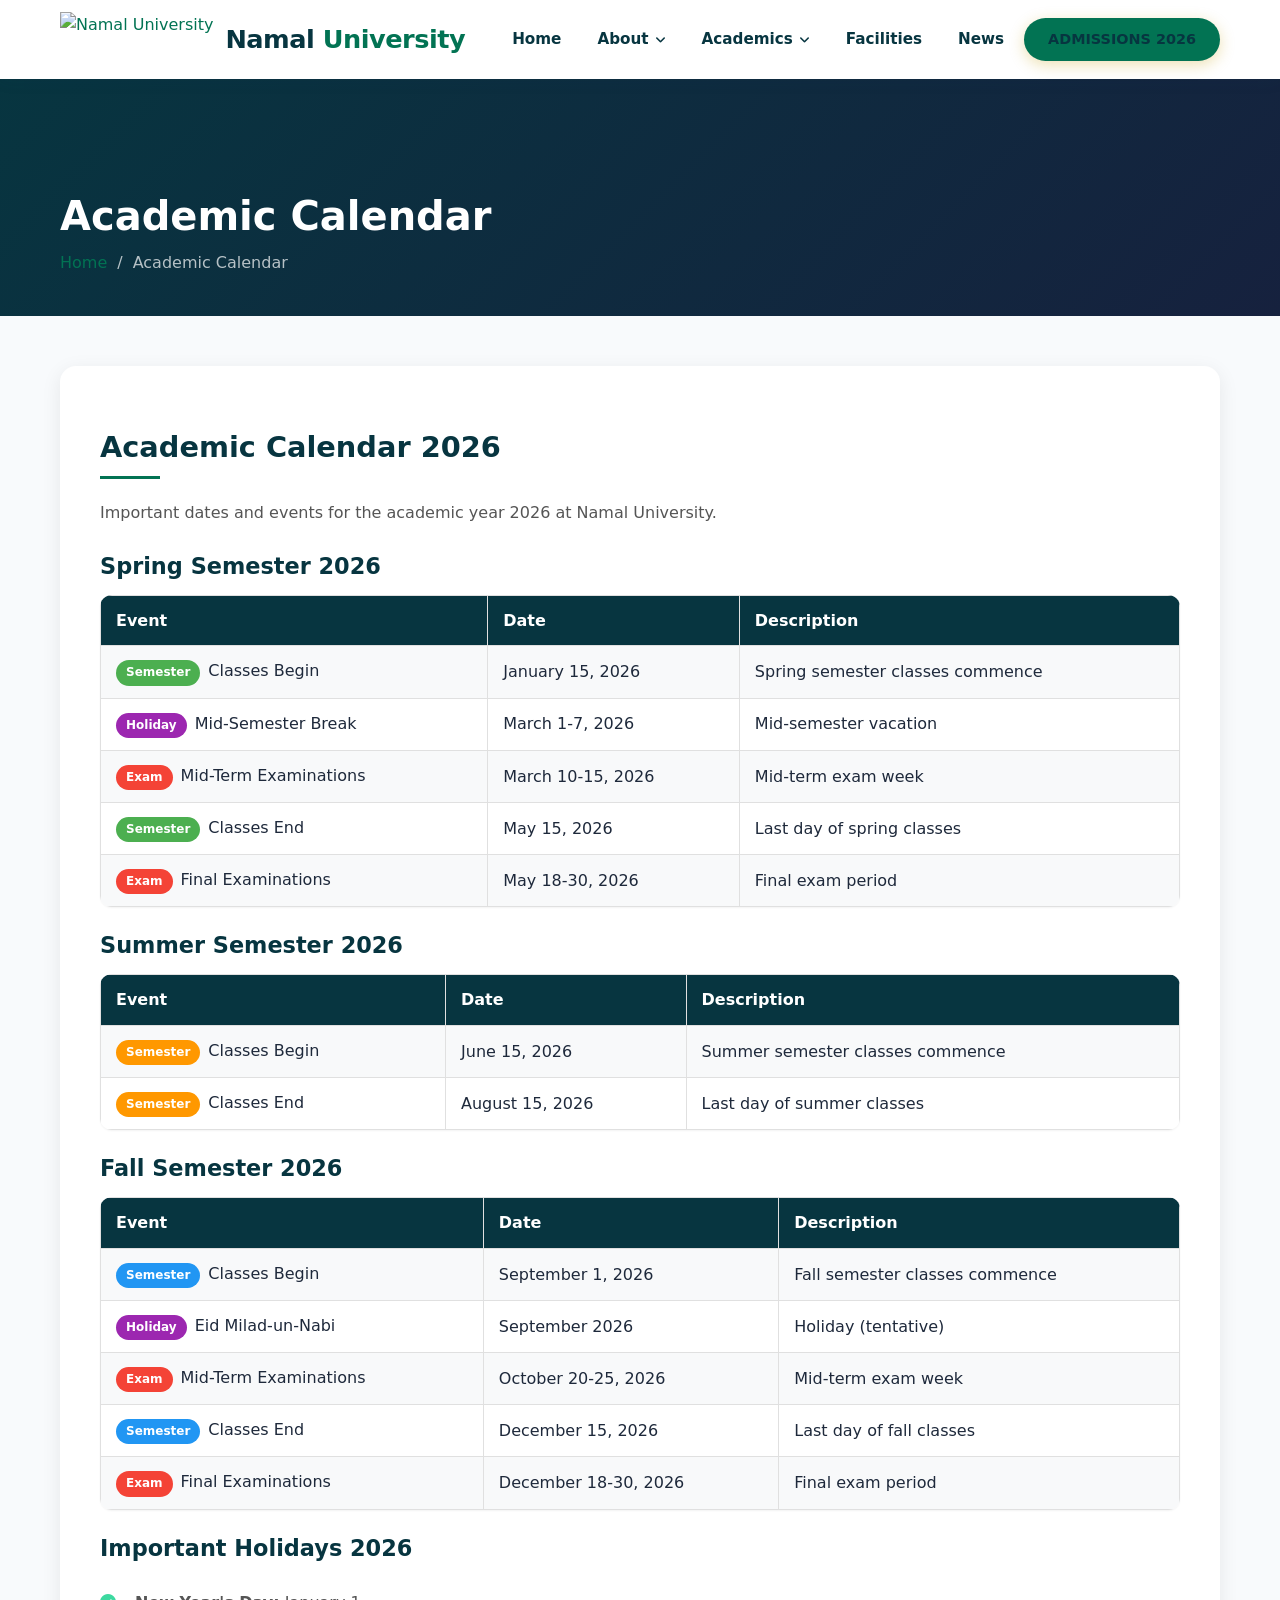
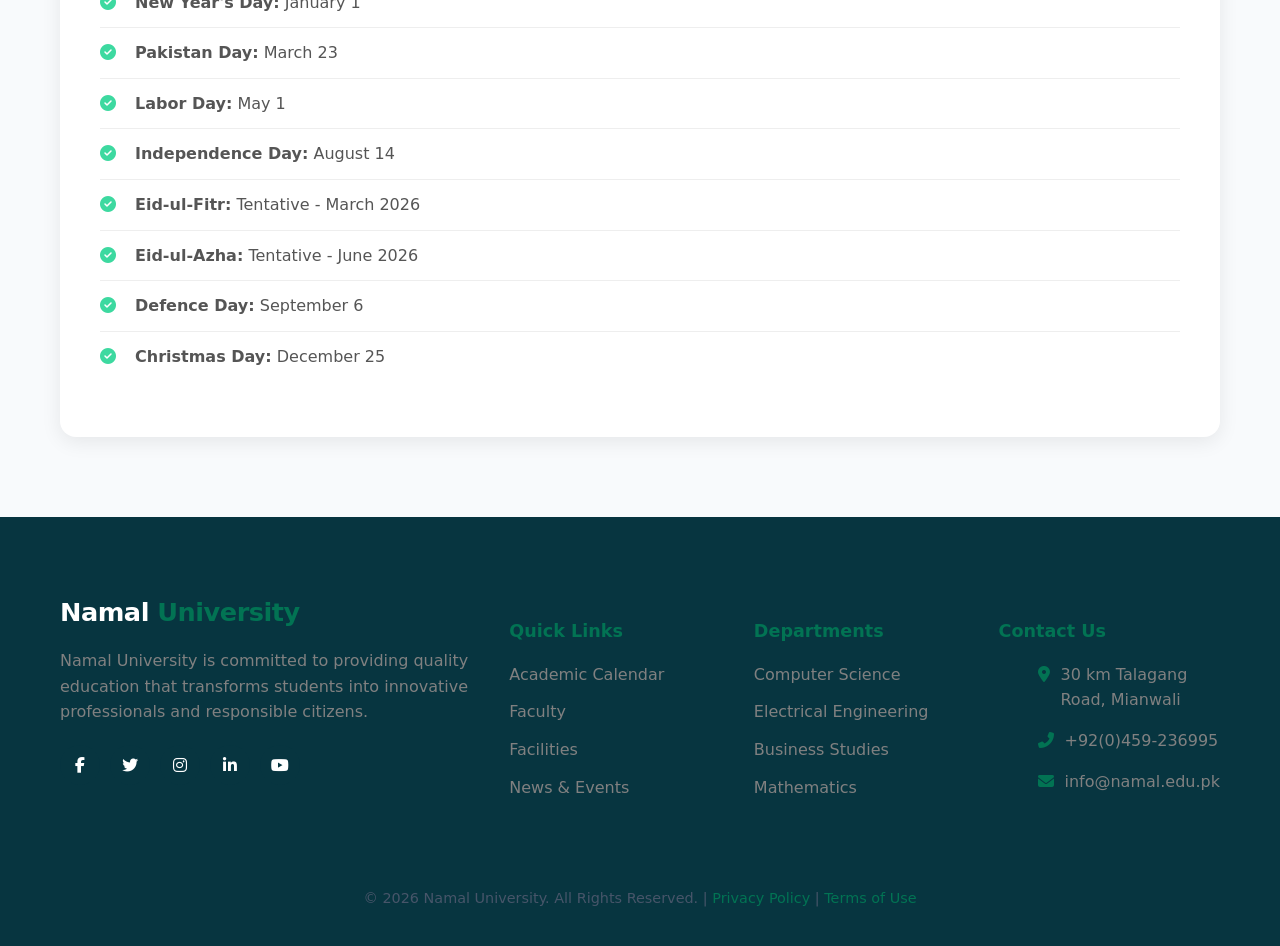
==== commit 588a6796: "Update color palette and fix button styling" ====
--- a/academic_calender.html
+++ b/academic_calender.html
@@ -41,13 +41,13 @@
     <header class="main-header">
         <div class="container">
             <div class="header-content">
-                <a href="homepage.html" class="logo">
+                <a href="index.html" class="logo">
                     <img src="https://namal.edu.pk/uploads/logo22869383.png" alt="Namal University">
                     <span class="logo-text">Namal <span>University</span></span>
                 </a>
                 <button class="menu-toggle"><i class="fas fa-bars"></i></button>
                 <ul class="nav-menu">
-                    <li><a href="homepage.html">Home</a></li>
+                    <li><a href="index.html">Home</a></li>
                     <li class="dropdown">
                         <a href="#">About <i class="fas fa-angle-down"></i></a>
                         <ul class="dropdown-menu">
@@ -81,7 +81,7 @@
         <div class="container">
             <h1 class="page-title">Academic Calendar</h1>
             <div class="breadcrumb">
-                <a href="homepage.html">Home</a>
+                <a href="index.html">Home</a>
                 <span>/</span>
                 <span>Academic Calendar</span>
             </div>
--- a/style.css
+++ b/style.css
@@ -13,37 +13,43 @@
        CORE COLOR PALETTE
        ===================================================== */
     
-    /* Primary - Gold/Yellow (Brand Identity) */
-    /* #ffb32c - Main brand color representing excellence and warmth */
-    --primary: #c49a08;           /* Deeper gold - better for text contrast */
-    --primary-light: #e6b800;      /* Brighter gold for hover states */
-    --primary-dark: #9a7a06;       /* Darker gold for active states */
-    --primary-pale: #f5e6a3;      /* Very light gold for backgrounds */
-    
-    /* Secondary - Deep Navy (Trust & Professionalism) */
-    /* Professional academic color representing stability */
-    --secondary: #1e3a5f;         /* Deep navy blue */
-    --secondary-light: #2c5282;    /* Lighter navy for hover */
-    --secondary-dark: #152a45;     /* Darker navy */
-    
-    /* Accent - Teal (Innovation & Modernity) */
-    /* Represents technology and forward-thinking */
-    --accent: #0d9488;           /* Professional teal */
-    --accent-light: #14b8a6;      /* Lighter teal for hover */
-    --accent-pale: #ccfbf1;       /* Very light teal for backgrounds */
+    /* Primary - Forest Green (Growth & Nature) */
+    /* #027353 - Main brand color representing growth and prosperity */
+    --primary: #027353;
+    --primary-light: #3DD9A0;
+    --primary-dark: #015c40;
+    --primary-pale: #d1f5e8;
+    
+    /* Secondary - Dark Teal (Trust & Stability) */
+    /* #073540 - Deep teal representing stability and professionalism */
+    --secondary: #073540;
+    --secondary-light: #0a4d5c;
+    --secondary-dark: #052a33;
+    
+    /* Accent - Bright Mint (Freshness & Innovation) */
+    /* #3DD9A0 - Bright mint for modern, innovative feel */
+    --accent: #3DD9A0;
+    --accent-light: #5ee4b8;
+    --accent-pale: #d1f5ea;
+    
+    /* Highlight - Peach (Warmth & Energy) */
+    /* #F2BF91 - Peach for call-to-action and highlights */
+    --highlight: #F2BF91;
+    --highlight-light: #f7d4b8;
+    --highlight-dark: #e6a572;
     
     /* Neutrals - Balanced Grays */
     --white: #ffffff;
     --off-white: #f8fafc;
-    --light-gray: #f1f5f9;
-    --gray-100: #e2e8f0;
-    --gray-200: #cbd5e1;
-    --gray-300: #94a3b8;
-    --gray-400: #64748b;
-    --gray-500: #475569;
-    --gray-600: #334155;
-    --gray-700: #1e293b;
-    --gray-800: #0f172a;
+    --light-gray: #f5f5f5;
+    --gray-100: #f2f2f2;
+    --gray-200: #e0e0e0;
+    --gray-300: #b0b0b0;
+    --gray-400: #808080;
+    --gray-500: #606060;
+    --gray-600: #404040;
+    --gray-700: #303030;
+    --gray-800: #1a1a1a;
     --black: #000000;
     
     /* Semantic Colors */
@@ -488,8 +494,9 @@
     ===================================================== */
 .news-grid {
     display: grid;
-    grid-template-columns: repeat(auto-fill, minmax(280px, 1fr));
+    grid-template-columns: repeat(3, 1fr);
     gap: 24px;
+    justify-content: center;
 }
 
 .news-card {
@@ -1037,7 +1044,7 @@
 
 .btn-primary {
     background: var(--primary);
-    color: var(--secondary);
+    color: #ffffff;
     font-weight: 600;
 }
 
